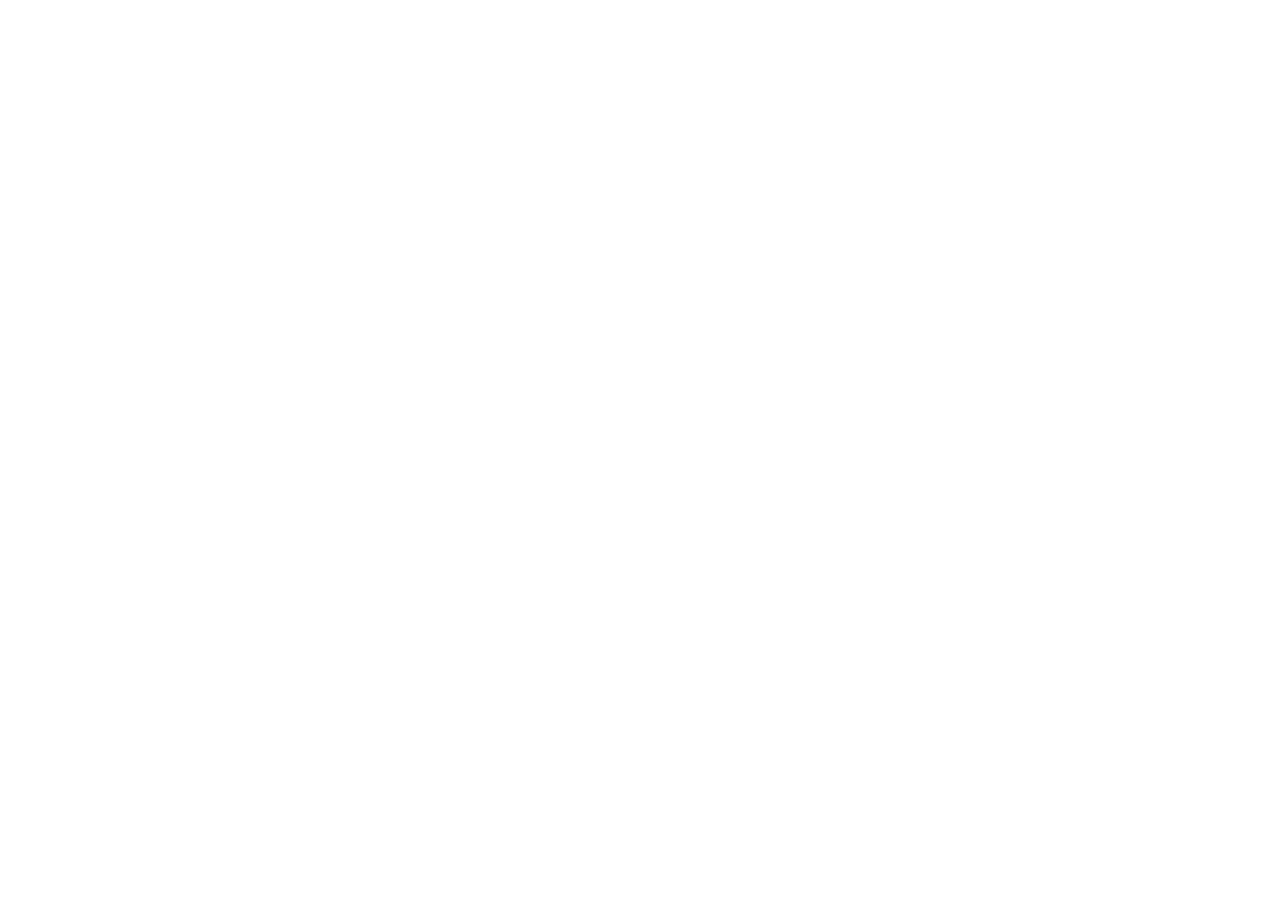
==== category.html @ 155b3318 "Create Category Pages" ====
<!DOCTYPE html>
<html lang="en">
<head>
    <meta charset="UTF-8">
    <meta name="viewport" content="width=device-width, initial-scale=1.0">
    <title>Category</title>
    <link rel="stylesheet" href="category.css">
</head>
<body>
    
</body>
</html>
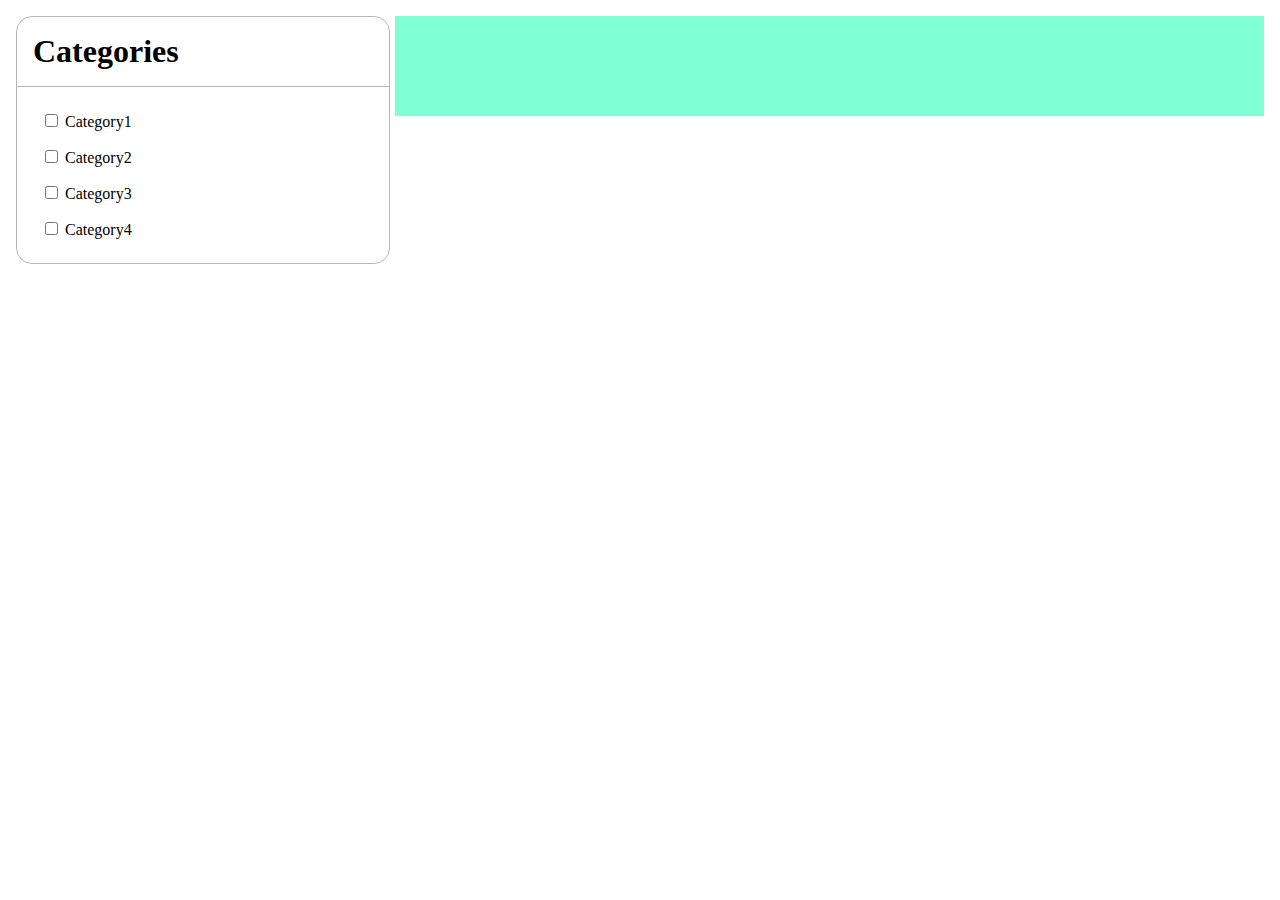
==== commit b3b3199e: "start Html" ====
--- a/category.html
+++ b/category.html
@@ -7,6 +7,47 @@
     <link rel="stylesheet" href="category.css">
 </head>
 <body>
+
+    <aside class="category_section">
+
+        <h1>Categories</h1>
+
+        <section>
+
+            <div class="checkbox_containers">
+                <input type="checkbox" value="Category1" id="box_category1" name="categories" class="categoryBox">
+                <label for="box_category1">Category1</label>
+            </div>
+
+            <div class="checkbox_containers">
+                <input type="checkbox" value="Category2" id="box_category2" name="categories" class="categoryBox">
+                <label for="box_category2">Category2</label>
+            </div>
+
+            <div class="checkbox_containers">
+                <input type="checkbox" value="Category3" id="box_category3" name="categories" class="categoryBox">
+                <label for="box_category3">Category3</label>
+            </div class="checkbox_containers">
+
+            <div class="checkbox_containers">
+                <input type="checkbox" value="Ctegory4" id="box_category4" name="categories" class="categoryBox">
+                <label for="box_category4">Category4</label>
+            </div>
+
+        </section>
+
+
+
+    </aside>
+
+    <section class="books_section">
+
+
+
+
+
+    </section>
+
     
 </body>
 </html>--- a/category.css
+++ b/category.css
@@ -0,0 +1,44 @@
+body{
+
+    display: flex;
+    margin: 0;
+    padding: 16px;
+    gap: 5px;
+    box-sizing: border-box;
+
+}
+
+.category_section{
+    width: 30%;
+    border: 1px solid #B6B6B6;
+    border-radius: 16px;
+}
+
+.books_section{
+
+    width: 70%;
+    height: 100px;
+    background-color: aquamarine;
+
+}
+
+.category_section h1{
+
+    text-align: left;
+    margin:16px;
+
+}
+
+.category_section section{
+
+    border-top: 1px solid #B6B6B6;
+    padding: 16px;
+
+}
+
+.checkbox_containers{
+
+    padding: 8px;
+
+}
+
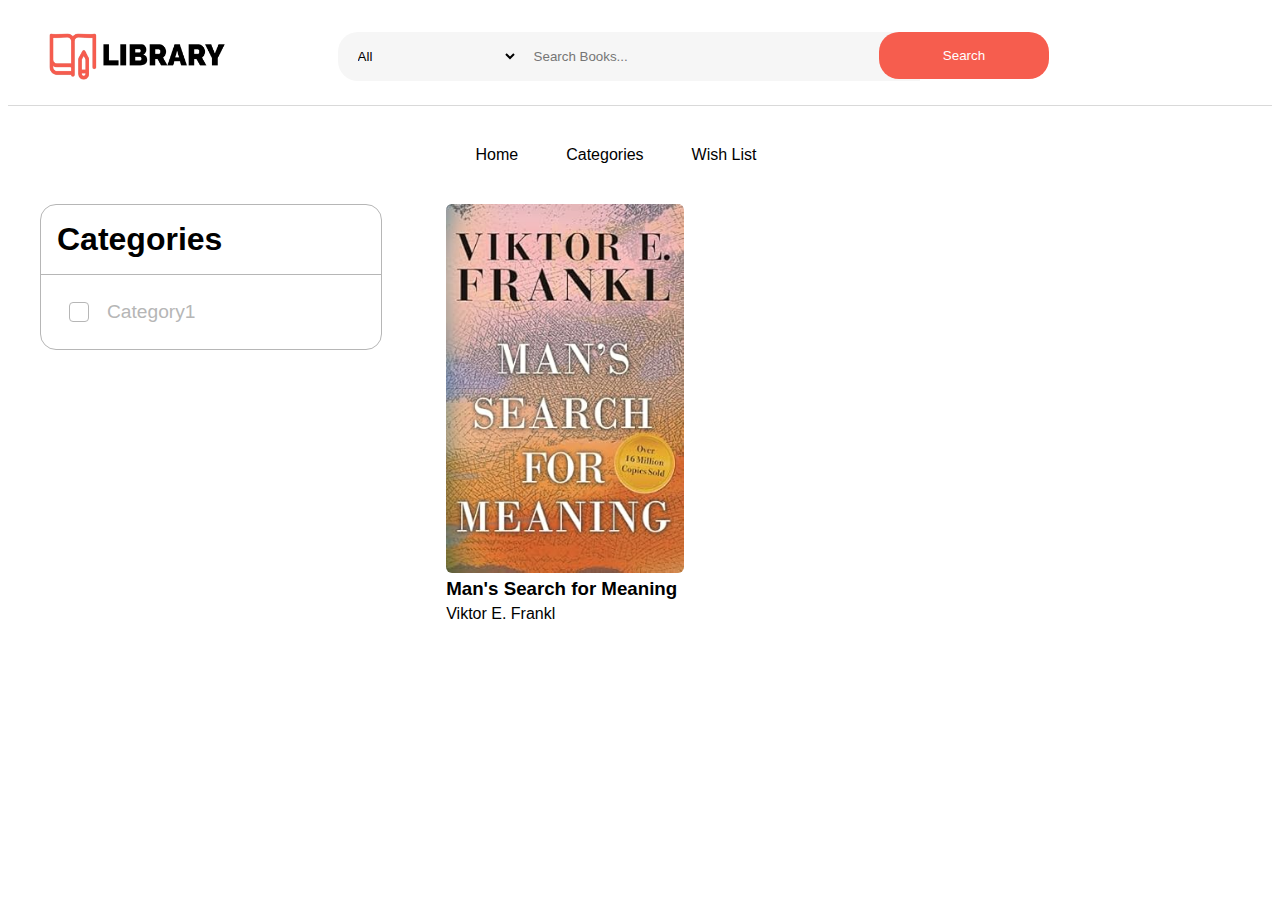
==== commit 661d57b1: "Edit HTML & CSS" ====
--- a/category.html
+++ b/category.html
@@ -8,6 +8,31 @@
 </head>
 <body>
 
+    <header>
+        <div class="navBar">
+            <img src="images/logo.png" alt="Library Logo">
+            <div class="search">
+                <select>
+                    <option value="all">All</option>
+                    <option value="all">All</option>
+                    <option value="all">All</option>
+                    <option value="all">All</option>
+                </select>
+                <input type="text" placeholder="Search Books...">
+                <button>Search</button>
+            </div>
+        </div>
+        <nav>
+            <ul>
+                <li><a href="#">Home</a></li>
+                <li><a href="#">Categories</a></li>
+                <li><a href="#">Wish List</a></li>
+            </ul>
+        </nav>
+    </header>
+
+<main class="categoryMain">
+
     <aside class="category_section">
 
         <h1>Categories</h1>
@@ -16,38 +41,24 @@
 
             <div class="checkbox_containers">
                 <input type="checkbox" value="Category1" id="box_category1" name="categories" class="categoryBox">
-                <label for="box_category1">Category1</label>
-            </div>
-
-            <div class="checkbox_containers">
-                <input type="checkbox" value="Category2" id="box_category2" name="categories" class="categoryBox">
-                <label for="box_category2">Category2</label>
-            </div>
-
-            <div class="checkbox_containers">
-                <input type="checkbox" value="Category3" id="box_category3" name="categories" class="categoryBox">
-                <label for="box_category3">Category3</label>
-            </div class="checkbox_containers">
-
-            <div class="checkbox_containers">
-                <input type="checkbox" value="Ctegory4" id="box_category4" name="categories" class="categoryBox">
-                <label for="box_category4">Category4</label>
+                <label for="box_category">Category1</label>
             </div>
 
         </section>
-
-
-
     </aside>
 
     <section class="books_section">
 
 
+        <div class="category_books">
 
-
+            <img src="images/book.jpg" alt="test book" class="book_cover">
+            <h3>Man's Search for Meaning</h3>
+            <p>Viktor E. Frankl</p>
+        </div>
 
     </section>
 
-    
+</main>
 </body>
 </html>--- a/category.css
+++ b/category.css
@@ -1,9 +1,97 @@
+/*-------- Header -----------*/
+
+:root {
+    --primary: #F65D4E;
+    --secondary: #8b5cf6;
+    --background: #F6F6F6;
+    --surface: #DCE8E6;
+    --text-primary: #000000;
+    --text-secondary: #949494;
+    --border: #D9D9D9;
+    /* --success: #10b981;
+    --error: #ef4444;
+    --alert: #a64343;
+
+    --hover: #4f46e5;
+    --gradient-start: #6366f1;
+    --gradient-end: #8b5cf6; */
+}
+@import url('https://fonts.googleapis.com/css2?family=Raleway:ital,wght@0,100..900;1,100..900&family=Red+Hat+Text:ital,wght@0,300..700;1,300..700&display=swap');
+
 body{
+    font-family: "Raleway", sans-serif;
+    background-color: white;
+}
+
+header{
+    display: flex;
+    flex-direction: column;
+
+}
+.navBar{
+    display: flex;
+    padding: 1.5rem 2.5rem;
+    border-bottom: 1px solid var(--border);
+}
+ img{
+    width: 15%;
+}
+.search{
+    display: flex;
+    margin-left: 7rem;
+    position: relative;
+}
+.search input, .search select{
+    background-color: var(--background);
+    padding: 1rem;
+    border: none;
+}
+.search input{
+    width: 370px;
+}
+.search select{
+    width: 180px;
+    border-radius: 20px 0 0 20px;
+}
+.search button{
+    background-color: var(--primary);
+    color: white;
+    border: none;
+    border-radius:20px;
+    padding: 1rem 4rem;
+    position: absolute;
+    left: 93%;
+}
+nav ul{
+    display: flex;
+    justify-content: center;
+    padding: 1.5rem 2.5rem;
+}
+
+nav ul li{
+    list-style: none;
+    margin-right: 3rem;
+}
+nav ul li a{
+    text-decoration:none ;
+    color: var(--text-primary);
+}
+nav ul li a:hover{
+    color: var(--primary);
+}
+
+
+/*-------- End Header -----------*/
+
+
+/*-------- Start Categories -----------*/
+.categoryMain{
 
     display: flex;
+    align-items: flex-start;
     margin: 0;
-    padding: 16px;
-    gap: 5px;
+    padding: 0 32px;
+    gap: 64px;
     box-sizing: border-box;
 
 }
@@ -13,15 +101,6 @@
     border: 1px solid #B6B6B6;
     border-radius: 16px;
 }
-
-.books_section{
-
-    width: 70%;
-    height: 100px;
-    background-color: aquamarine;
-
-}
-
 .category_section h1{
 
     text-align: left;
@@ -39,6 +118,81 @@
 .checkbox_containers{
 
     padding: 8px;
+    display: flex;
+    align-items: center;
+    gap: 15px;
 
 }
 
+.checkbox_containers label{
+
+    color: #B6B6B6;
+    font-size: 1.2rem;
+
+}
+
+
+.checkbox_containers input[type="checkbox"] {
+    appearance: none;
+    display: flex;
+    justify-content: center;
+    align-items: center;
+    width: 20px;
+    height: 20px;
+    border: 1px solid #b6b6b6;
+    border-radius: 4px;
+    cursor: pointer;
+  }
+
+.checkbox_containers input[type="checkbox"]:checked {
+    background-color: #F65D4E;
+    border-color: #F65D4E;
+    position: relative;
+}  
+
+.checkbox_containers input[type="checkbox"]:checked::after {
+    content: '✓';
+    font-size: 14px;
+    color: white;
+  }
+
+.books_section{
+
+    width: 70%;
+    display: flex;
+    justify-content: left;
+    gap: 3%;
+    flex-wrap: wrap;
+
+}
+
+  .category_books{
+
+    width: 30%;
+    margin-bottom: 16px;
+    border-radius: 6px;
+    display: flex;
+    flex-direction: column;
+    gap: 5px;
+
+  }
+
+.category_books img{
+
+    width: 100%;
+    border-radius: 6px ;
+
+}
+
+.category_books h3{
+    width: 100%;
+    margin: 0;
+}
+
+.category_books p{
+    width: 100%;
+    margin: 0;
+}
+
+
+/*-------- End Categories -----------*/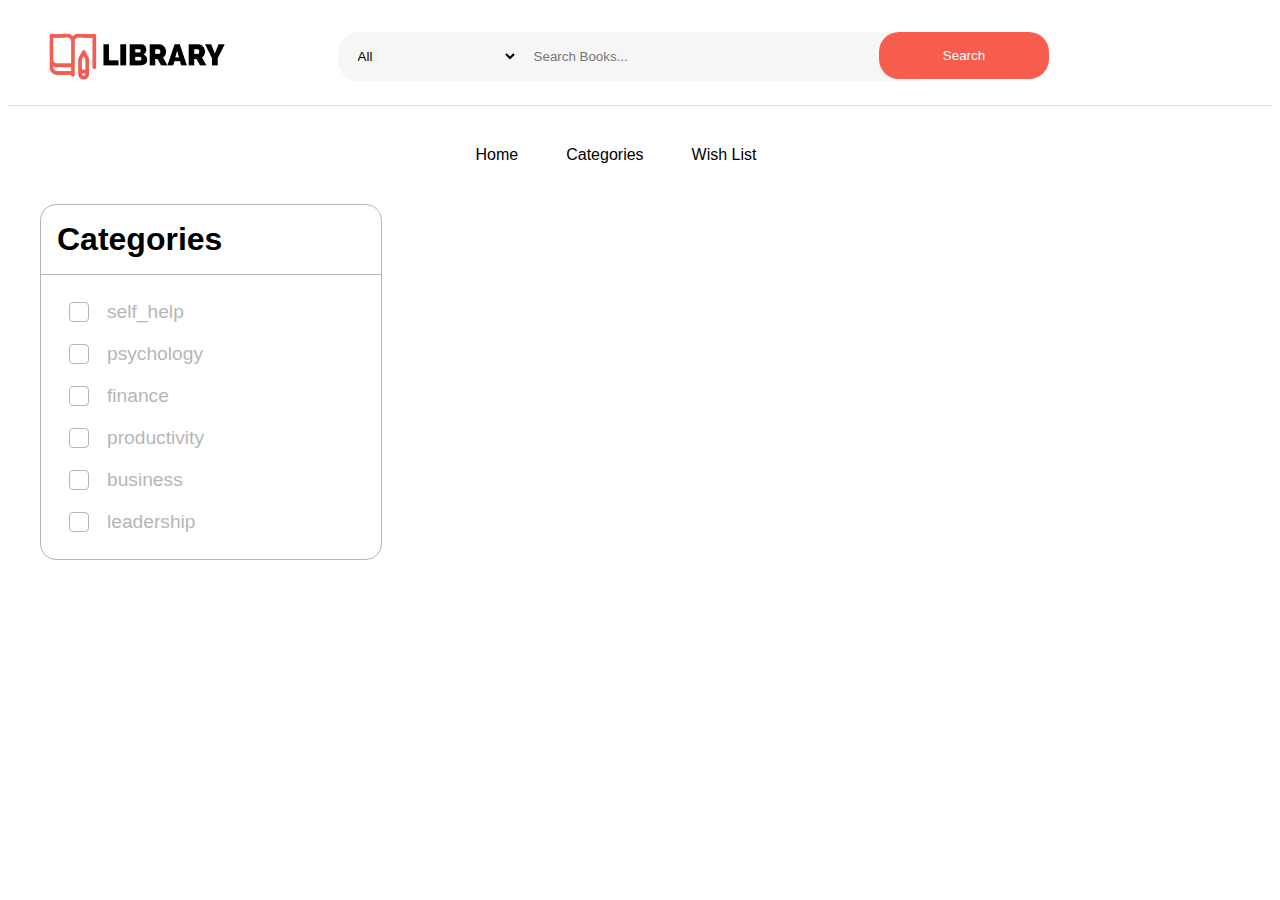
==== commit b7f7ca31: "Category page complited" ====
--- a/category.html
+++ b/category.html
@@ -37,28 +37,22 @@
 
         <h1>Categories</h1>
 
-        <section>
+        <section id="category_section">
 
-            <div class="checkbox_containers">
-                <input type="checkbox" value="Category1" id="box_category1" name="categories" class="categoryBox">
-                <label for="box_category">Category1</label>
-            </div>
+            
 
         </section>
     </aside>
 
-    <section class="books_section">
+    <section class="books_section" id="books_section">
 
-
-        <div class="category_books">
-
-            <img src="images/book.jpg" alt="test book" class="book_cover">
-            <h3>Man's Search for Meaning</h3>
-            <p>Viktor E. Frankl</p>
-        </div>
 
     </section>
 
 </main>
+
+
+
+    <script src="script.js"></script>
 </body>
 </html>--- a/category.css
+++ b/category.css
@@ -128,6 +128,7 @@
 
     color: #B6B6B6;
     font-size: 1.2rem;
+    cursor: pointer;
 
 }
 
@@ -167,8 +168,10 @@
 }
 
   .category_books{
-
+    position: relative;
     width: 30%;
+    height: 500px;
+    overflow: hidden;
     margin-bottom: 16px;
     border-radius: 6px;
     display: flex;
@@ -177,7 +180,12 @@
 
   }
 
-.category_books img{
+  .book_cover{
+    width: 100%;
+    height: 400px;
+  }
+
+.book_cover{
 
     width: 100%;
     border-radius: 6px ;
@@ -194,5 +202,103 @@
     margin: 0;
 }
 
-
-/*-------- End Categories -----------*/+.add_to_wl_icon{
+    width: 50px;
+    height: 50px;
+    margin: 16px;
+    padding: 0;
+    position: absolute;
+    top: 0;
+    right: 0;
+}
+
+.content {
+    position: absolute;
+    top: 0;
+    left: 0;
+    width: 100%;
+    height: 400px;
+    display: flex;
+    flex-direction: column;
+    justify-content: center;
+    align-items: center;
+    background-color: rgba(0, 0, 0, 0.6);
+    opacity: 0;
+    transition: 0.6s;
+    z-index: 2;
+}
+
+.category_books:hover .content {
+    opacity: 1;
+}
+
+
+/*-------- End Categories -----------*/
+
+/*-------- Start WishList -----------*/
+
+.wishlistMain{
+
+    padding: 0 32px;
+
+} 
+
+.wishlistMain h1{
+
+    width: 100%;
+    margin-top: 0;
+    text-align: center;
+
+
+}
+
+.wishlistContent{
+
+    display: flex;
+    flex-wrap: wrap;
+    justify-content: center;
+    box-sizing: border-box;
+    width: 100%;
+    padding: 15px 32px 0;
+
+}
+
+.wish_bookContainer{
+    width: 45%;
+    height: 210px;
+    display: flex;
+    align-items: center;
+    margin-bottom: 15px;
+    margin-right: 15px;
+    background-color: #F3F3F3;
+    border-radius: 6px;
+}
+
+.wish_bookContainer img{
+    width: 135.52px;
+    border-top-left-radius: 6px;
+    border-bottom-left-radius: 6px;
+}
+
+.wish_bookContainer div{
+    width: 90%;
+    height: 90%;
+    margin: 8px;
+    padding: 8px;
+    box-sizing: border-box;
+    display: flex;
+    justify-content: center;
+    flex-direction: column;
+}
+
+.wish_bookContainer div *{
+    margin: 6px 0;
+    color: #5E5E5E;
+}
+
+.wish_bookContainer div h3{
+    color: #000000;
+}
+
+
+/*-------- End WishList -----------*/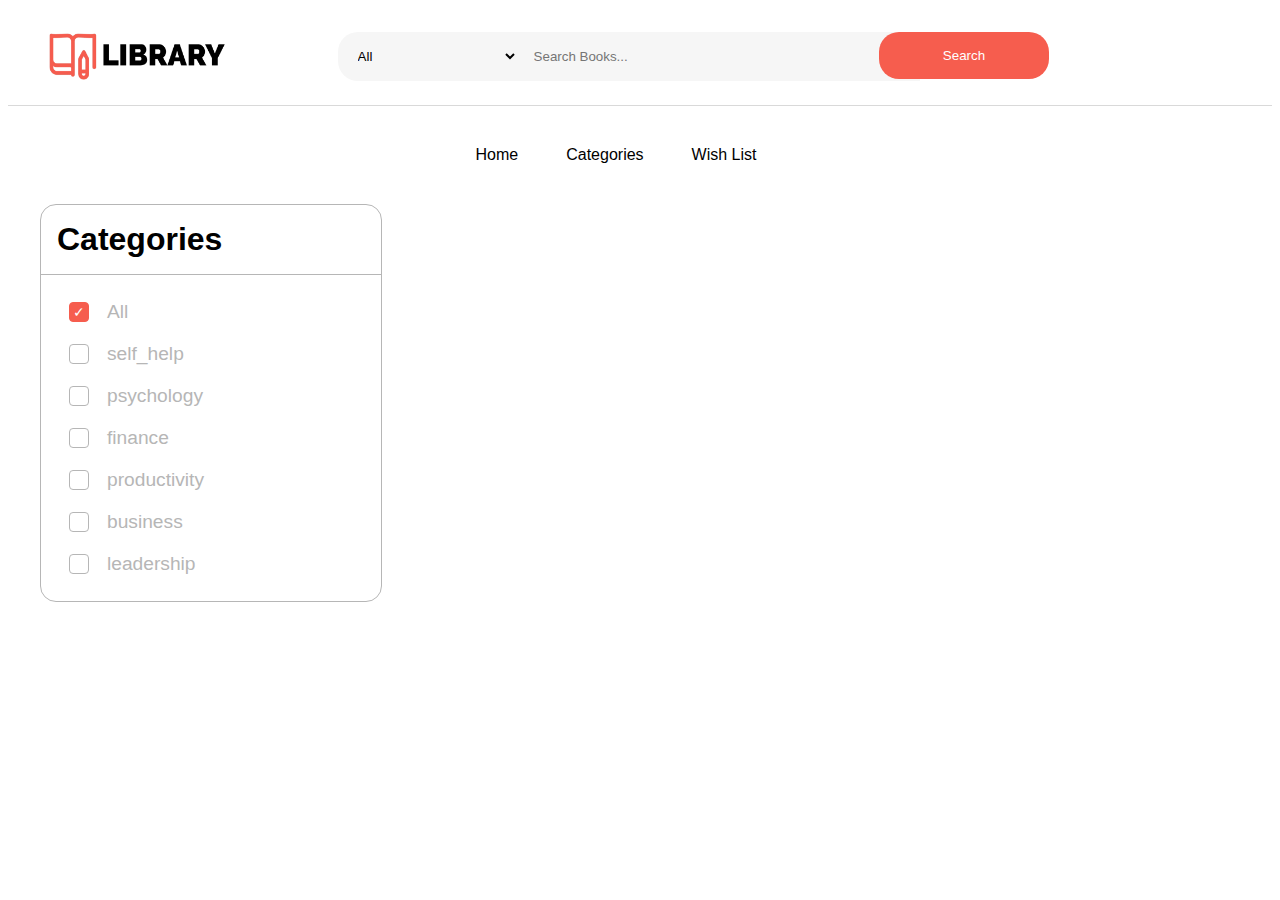
==== commit 57d99e07: "semi Done" ====
--- a/category.html
+++ b/category.html
@@ -25,8 +25,8 @@
         <nav>
             <ul>
                 <li><a href="#">Home</a></li>
-                <li><a href="#">Categories</a></li>
-                <li><a href="#">Wish List</a></li>
+                <li><a href="category.html">Categories</a></li>
+                <li><a href="wishlist.html">Wish List</a></li>
             </ul>
         </nav>
     </header>
@@ -39,7 +39,10 @@
 
         <section id="category_section">
 
-            
+            <div class="checkbox_containers">
+                <input type="checkbox" value="All" id="box_all" name="categories" class="categoryBox" checked>
+                <label for="box_all">All</label>
+            </div>
 
         </section>
     </aside>
--- a/category.css
+++ b/category.css
@@ -268,19 +268,22 @@
     height: 210px;
     display: flex;
     align-items: center;
+    position: relative;
     margin-bottom: 15px;
     margin-right: 15px;
     background-color: #F3F3F3;
     border-radius: 6px;
 }
 
-.wish_bookContainer img{
+.wl_book_cover{
     width: 135.52px;
+    height: 100%;
     border-top-left-radius: 6px;
     border-bottom-left-radius: 6px;
-}
-
-.wish_bookContainer div{
+    object-fit: cover;
+}
+
+.book_content_details{
     width: 90%;
     height: 90%;
     margin: 8px;
@@ -299,6 +302,28 @@
 .wish_bookContainer div h3{
     color: #000000;
 }
+.hoverContent{
+    width: 100%;
+    height: 100%;
+    position: absolute;
+    border-radius: 6px;
+    box-sizing: border-box;
+    opacity: 0;
+    z-index: 2;
+    transition: 0.6s;
+    background-color: rgba(0, 0, 0, 0.6);
+}
+.wishlist_remove{
+    width: 50px;
+    height: 50px;
+    position: absolute;
+    top: 16px;
+    right: 16px;
+}
+
+.wish_bookContainer:hover .hoverContent{
+    opacity: 1;
+}
 
 
 /*-------- End WishList -----------*/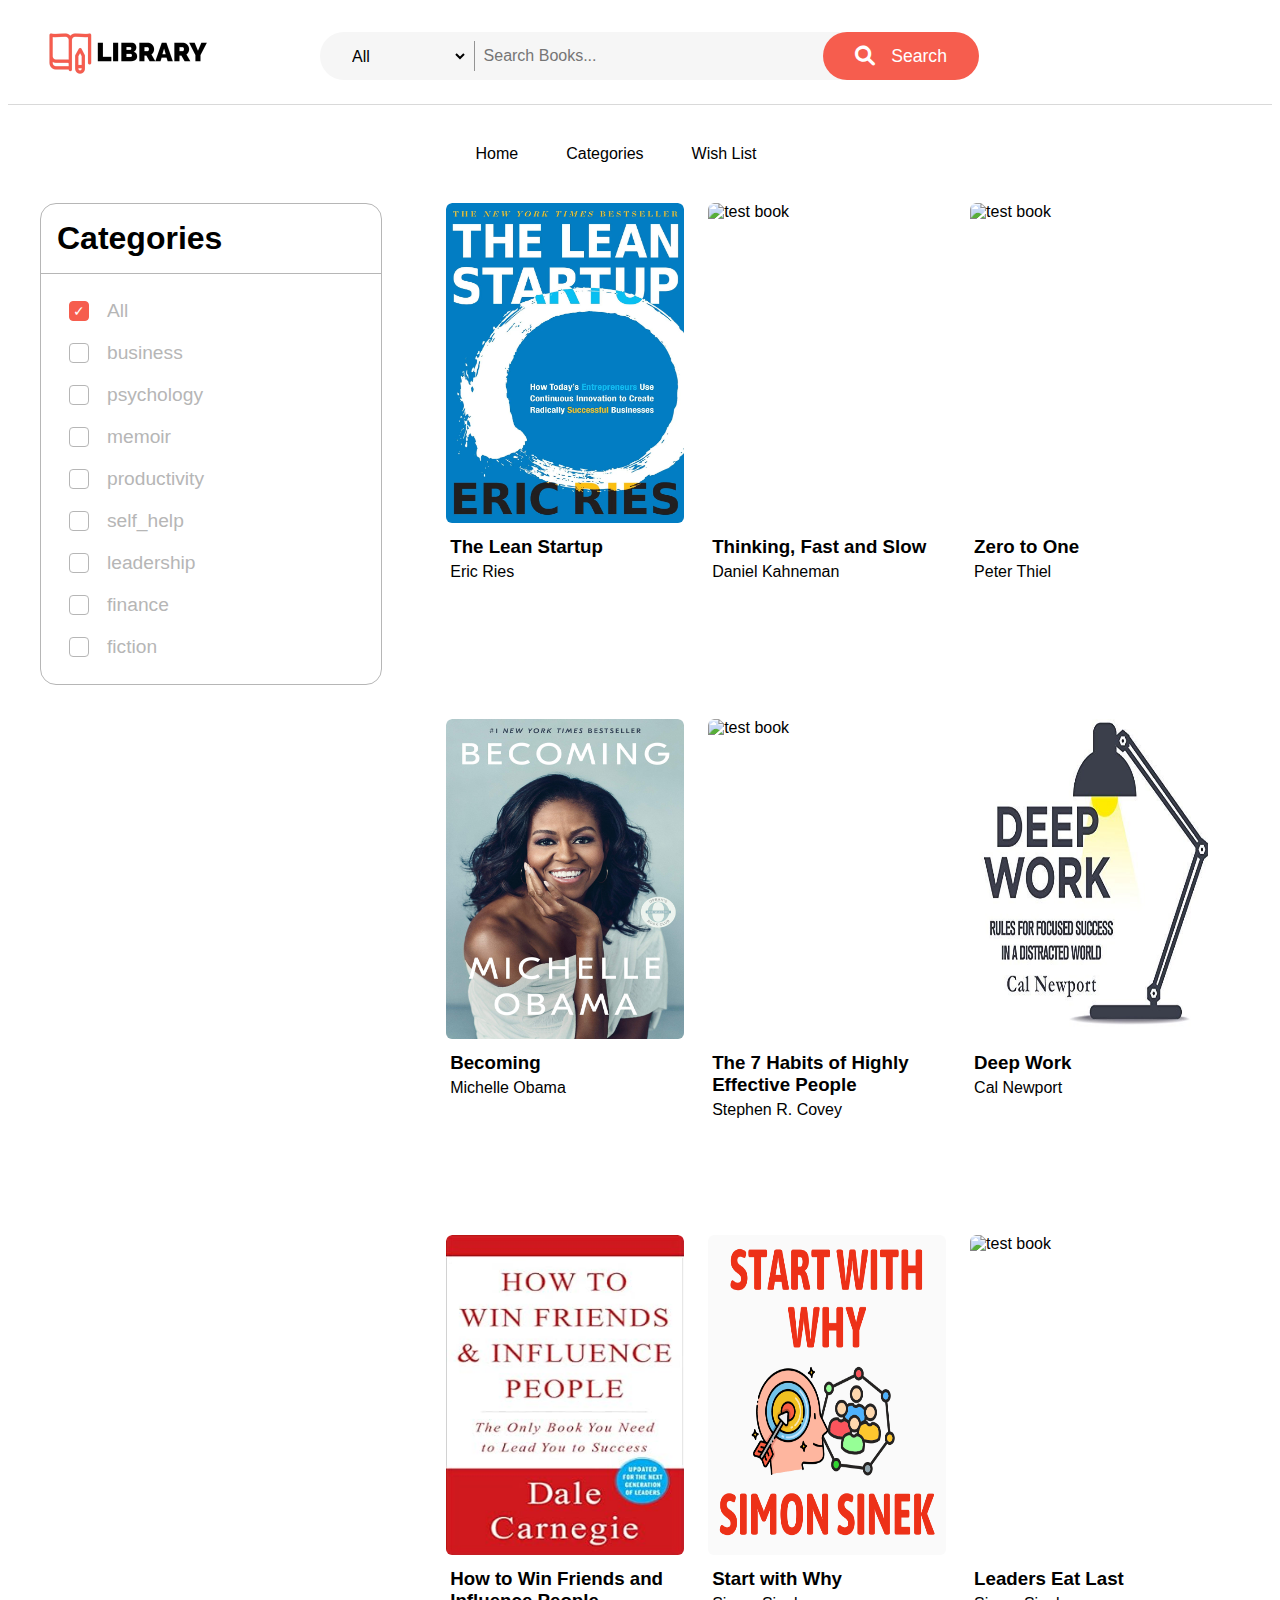
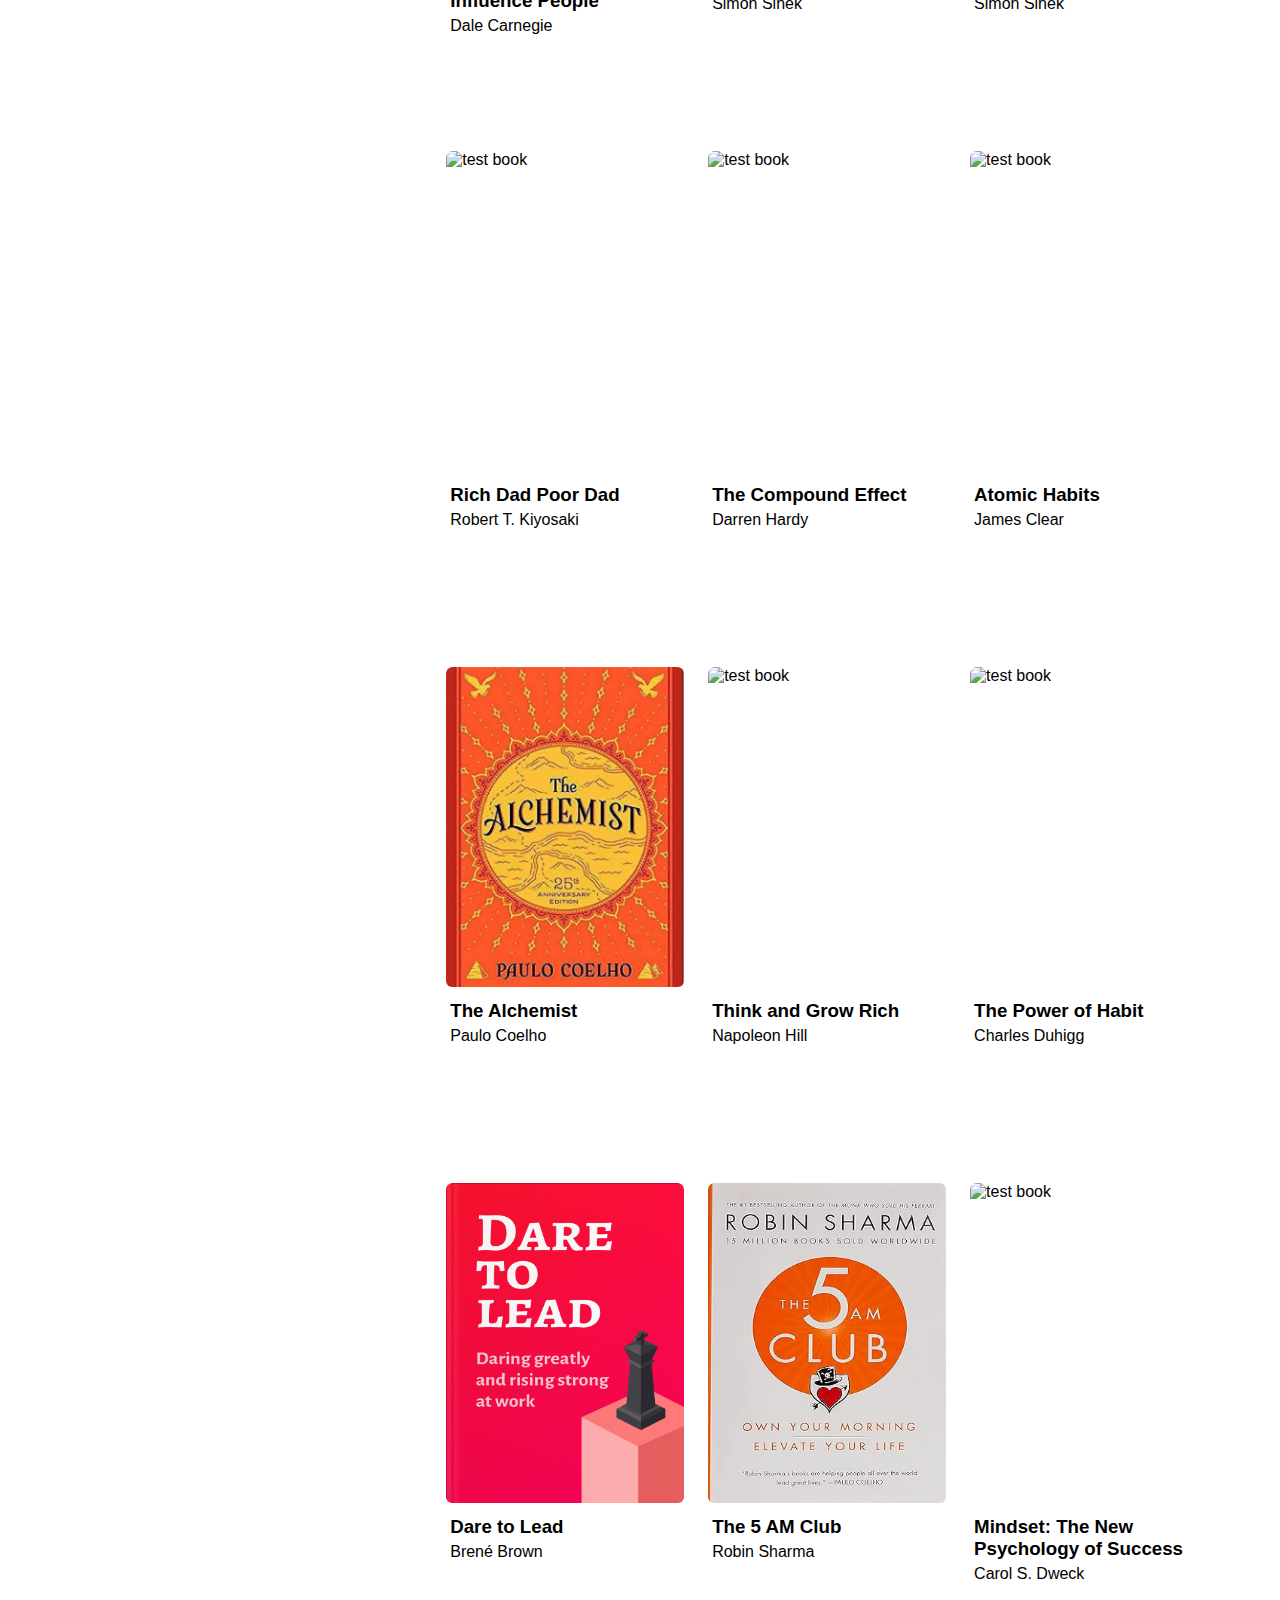
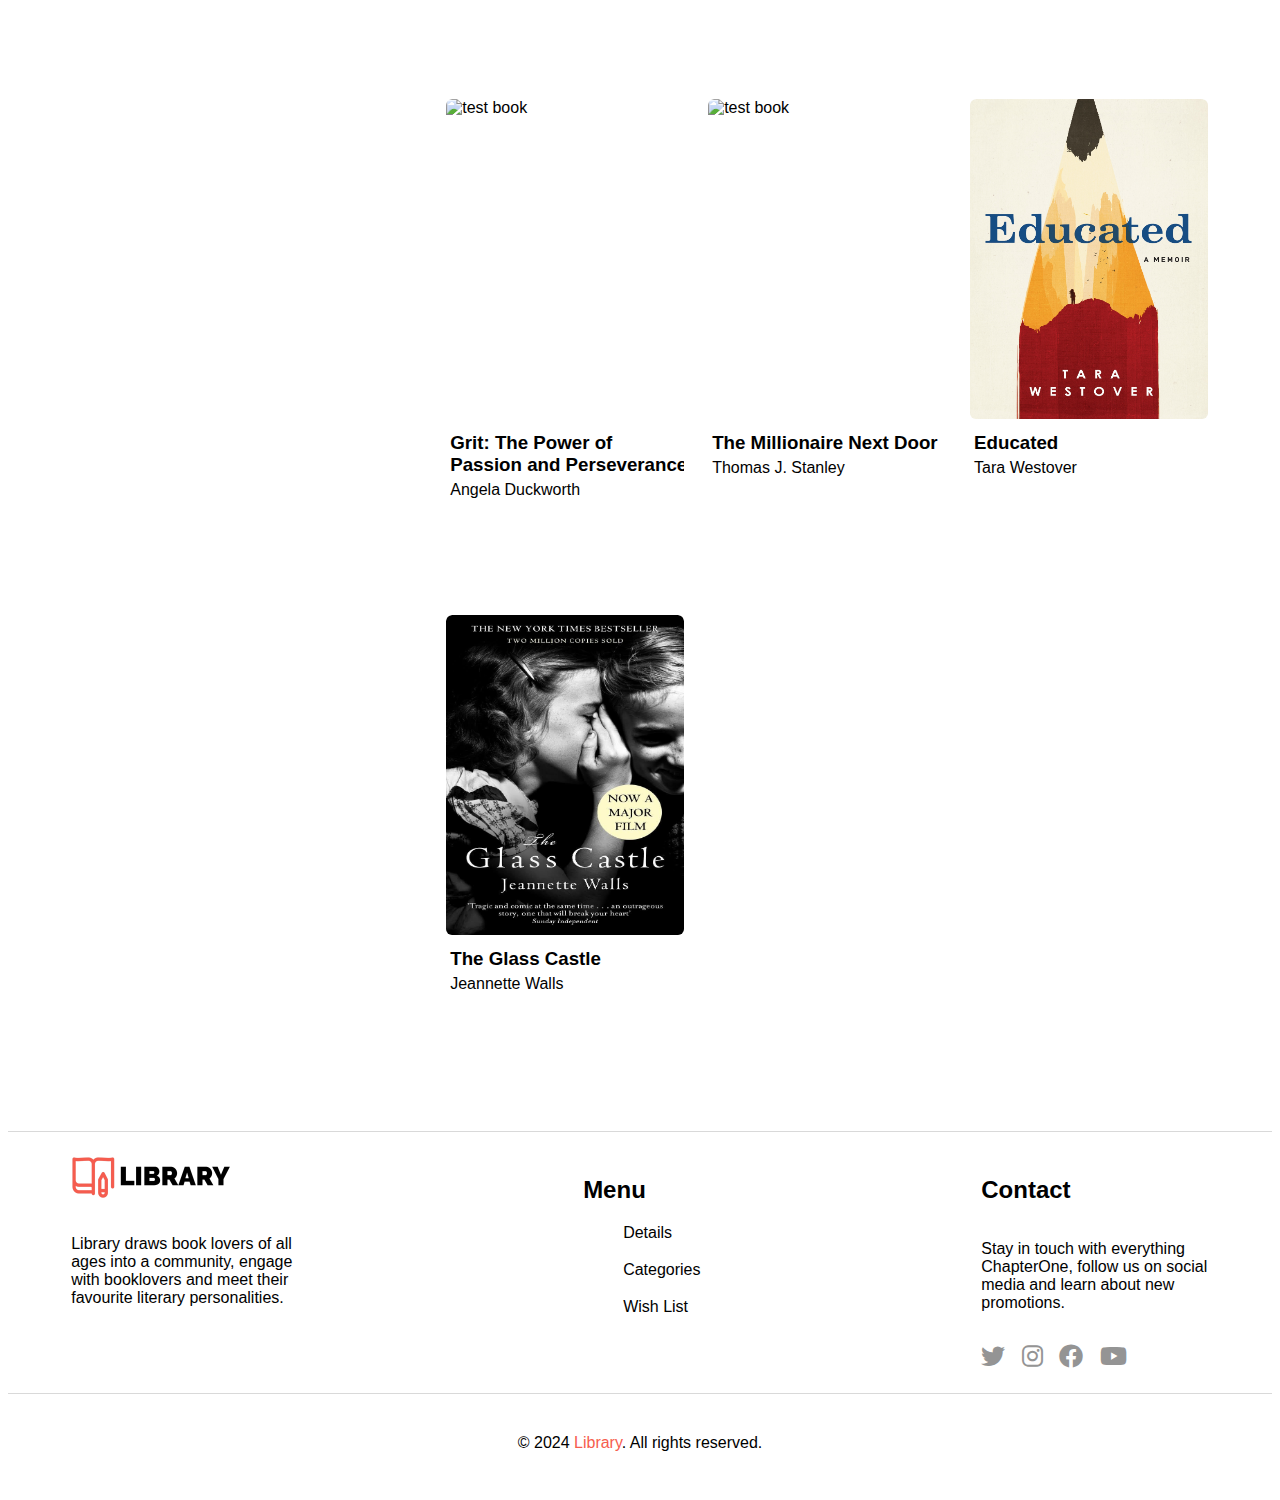
==== commit 55c1b7ed: "Final Version" ====
--- a/category.html
+++ b/category.html
@@ -1,61 +1,100 @@
 <!DOCTYPE html>
 <html lang="en">
+
 <head>
     <meta charset="UTF-8">
     <meta name="viewport" content="width=device-width, initial-scale=1.0">
     <title>Category</title>
+    <link rel="stylesheet" href="https://cdnjs.cloudflare.com/ajax/libs/font-awesome/6.0.0/css/all.min.css">
     <link rel="stylesheet" href="category.css">
 </head>
+
 <body>
 
+    <!-- Header Section -->
     <header>
         <div class="navBar">
-            <img src="images/logo.png" alt="Library Logo">
+            <a href="index.html"><img src="images/logo.png" alt="Library Logo" class="logo"></a>
             <div class="search">
-                <select>
+                <select id="searchBy">
                     <option value="all">All</option>
-                    <option value="all">All</option>
-                    <option value="all">All</option>
-                    <option value="all">All</option>
+                    <option value="title">Title</option>
+                    <option value="author">Author</option>
+                    <option value="categorie">Categorie</option>
                 </select>
-                <input type="text" placeholder="Search Books...">
-                <button>Search</button>
+                <input type="text" id="searchInput" placeholder="Search Books...">
+                <button onclick="searchBookTest()" id="searchButton"><i
+                        class="fa-solid fa-magnifying-glass"></i>Search</button>
             </div>
         </div>
         <nav>
             <ul>
-                <li><a href="#">Home</a></li>
+                <li><a href="index.html">Home</a></li>
                 <li><a href="category.html">Categories</a></li>
                 <li><a href="wishlist.html">Wish List</a></li>
             </ul>
         </nav>
     </header>
 
-<main class="categoryMain">
+    <main class="categoryMain">
 
-    <aside class="category_section">
+        <aside class="category_section">
 
-        <h1>Categories</h1>
+            <h1>Categories</h1>
 
-        <section id="category_section">
+            <section id="category_section">
 
-            <div class="checkbox_containers">
-                <input type="checkbox" value="All" id="box_all" name="categories" class="categoryBox" checked>
-                <label for="box_all">All</label>
-            </div>
+                <div class="checkbox_containers">
+                    <input type="checkbox" value="All" id="box_all" name="categories" class="categoryBox" checked>
+                    <label for="box_all">All</label>
+                </div>
+
+            </section>
+        </aside>
+
+        <section class="books_section" id="books_section">
+
 
         </section>
-    </aside>
 
-    <section class="books_section" id="books_section">
+    </main>
 
-
-    </section>
-
-</main>
+    <!-- Footer Section -->
+    <footer>
+        <div class="footerBarOne">
+            <div class="footerLogo">
+                <img src="images/logo.png" alt="Library Logo" class="logo">
+                <p>Library draws book lovers of all ages into a community, engage with booklovers and meet their
+                    favourite literary personalities.</p>
+            </div>
+            <div class="footerMenu">
+                <h2>Menu</h2>
+                <ul>
+                    <li><a href="details.html">Details</a></li>
+                    <li><a href="category.html">Categories</a></li>
+                    <li><a href="wishlist.html">Wish List</a></li>
+                </ul>
+            </div>
+            <div class="footerContact">
+                <h2>Contact</h2>
+                <p>Stay in touch with everything ChapterOne, follow us on social media and learn about new promotions.
+                </p>
+                <div class="social-icons">
+                    <a href="#"><i class="fa-brands fa-twitter"></i></a>
+                    <a href="#"><i class="fa-brands fa-instagram"></i></a>
+                    <a href="#"><i class="fa-brands fa-facebook"></i></a>
+                    <a href=""><i class="fa-brands fa-youtube"></i></a>
+                </div>
+            </div>
+        </div>
+        <div class="footerBarTwo">
+            <p>&copy; 2024 <span style="color:#F65D4E;">Library</span>. All rights reserved.</p>
+        </div>
+    </footer>
 
 
 
-    <script src="script.js"></script>
+    <script src="category.js"></script>
 </body>
+
 </html>--- a/category.css
+++ b/category.css
@@ -23,44 +23,72 @@
     background-color: white;
 }
 
+/* Header styel */
 header{
     display: flex;
     flex-direction: column;
-
+    
 }
 .navBar{
     display: flex;
     padding: 1.5rem 2.5rem;
     border-bottom: 1px solid var(--border);
 }
- img{
-    width: 15%;
+.logo{
+    width: 10rem;
 }
 .search{
     display: flex;
     margin-left: 7rem;
     position: relative;
+    width: 50%;
+    height: 3rem;
 }
 .search input, .search select{
     background-color: var(--background);
-    padding: 1rem;
     border: none;
+    height: 100%;
+    font-size: 1rem;
 }
 .search input{
-    width: 370px;
+    width: 70%;
+    padding: 0 1rem;
 }
 .search select{
-    width: 180px;
-    border-radius: 20px 0 0 20px;
+    width: 25%;
+    padding: 0 1.75rem;
+    border-radius: 25px 0 0 25px;
+}
+.search input:focus, .search select:focus{
+    outline: none;
+}
+
+.search::before{
+    content:'';
+    position: absolute;
+    background-color: var(--text-secondary);
+    width: 1px;
+    height: 30px;
+    left: 26%;
+    top: 50%;
+    transform: translateY(-50%);
 }
 .search button{
+    height: 100%;
+    display: flex;
+    align-items: center;
     background-color: var(--primary);
     color: white;
     border: none;
-    border-radius:20px;
-    padding: 1rem 4rem;
-    position: absolute;
-    left: 93%;
+    border-radius:25px;
+    padding: 0 2rem;
+    position: absolute;
+    left: 85%;
+    font-size: 1.1rem;
+}
+.search i{
+    font-size: 1.25rem;
+    margin-right: 1rem;
 }
 nav ul{
     display: flex;
@@ -79,6 +107,8 @@
 nav ul li a:hover{
     color: var(--primary);
 }
+
+/* Header styel */
 
 
 /*-------- End Header -----------*/
@@ -182,24 +212,19 @@
 
   .book_cover{
     width: 100%;
-    height: 400px;
+    height: 320px;
+    border-radius: 6px 
   }
 
-.book_cover{
-
-    width: 100%;
-    border-radius: 6px ;
-
-}
 
 .category_books h3{
     width: 100%;
-    margin: 0;
+    margin: 8px 0 0 4px;
 }
 
 .category_books p{
     width: 100%;
-    margin: 0;
+    margin: 0 0 0 4px;
 }
 
 .add_to_wl_icon{
@@ -222,14 +247,21 @@
     flex-direction: column;
     justify-content: center;
     align-items: center;
-    background-color: rgba(0, 0, 0, 0.6);
+    background-color: rgba(0, 0, 0, 0.3);
     opacity: 0;
     transition: 0.6s;
     z-index: 2;
+    border-radius:6px ;
 }
 
 .category_books:hover .content {
     opacity: 1;
+}
+
+.category_books:hover {
+    
+    scale: 1.05;
+    transition: 0.6s;
 }
 
 
@@ -314,16 +346,75 @@
     background-color: rgba(0, 0, 0, 0.6);
 }
 .wishlist_remove{
-    width: 50px;
-    height: 50px;
+    width: 35px;
+    height: 35px;
     position: absolute;
     top: 16px;
     right: 16px;
 }
 
+.wishlist_read{
+    width: 35px;
+    height: 35px;
+    position: absolute;
+    top: 67px;
+    right: 16px;
+}
+
 .wish_bookContainer:hover .hoverContent{
     opacity: 1;
 }
 
-
-/*-------- End WishList -----------*/+.wish_bookContainer:hover{
+    scale: 1.02;
+    transition: 0.6s;
+}
+
+
+/*-------- End WishList -----------*/
+
+/* Footer styel */
+footer {
+    display: flex;
+    flex-direction: column;
+    border-top: 1px solid var(--border);
+    
+}
+.footerBarOne{
+    padding: 1.5rem 0;
+    width: 90%;
+    margin: auto;
+    display: flex;
+    justify-content: space-between;
+}
+.footerLogo, .footerMenu, .footerContact{
+    width: 20%;
+}
+.footerMenu{
+    width: 10%;
+}
+.footerBarTwo{
+    padding: 1.5rem;
+    text-align: center;
+    border-top: 1px solid var(--border);
+}
+.footerLogo p, .footerContact p{
+    padding: 1rem 0;
+}
+.footerMenu ul li{
+    list-style: none;
+    margin: 1.2rem 0;
+}
+.footerMenu ul li a{
+    text-decoration: none;
+    color: var(--text-primary);
+}
+.footerMenu ul li a:hover{
+    color: var(--primary);
+}
+.footerContact i{
+    font-size: 1.5rem;
+    margin-right: 0.75rem;
+    color: var(--text-secondary);
+}
+/* **************************************** */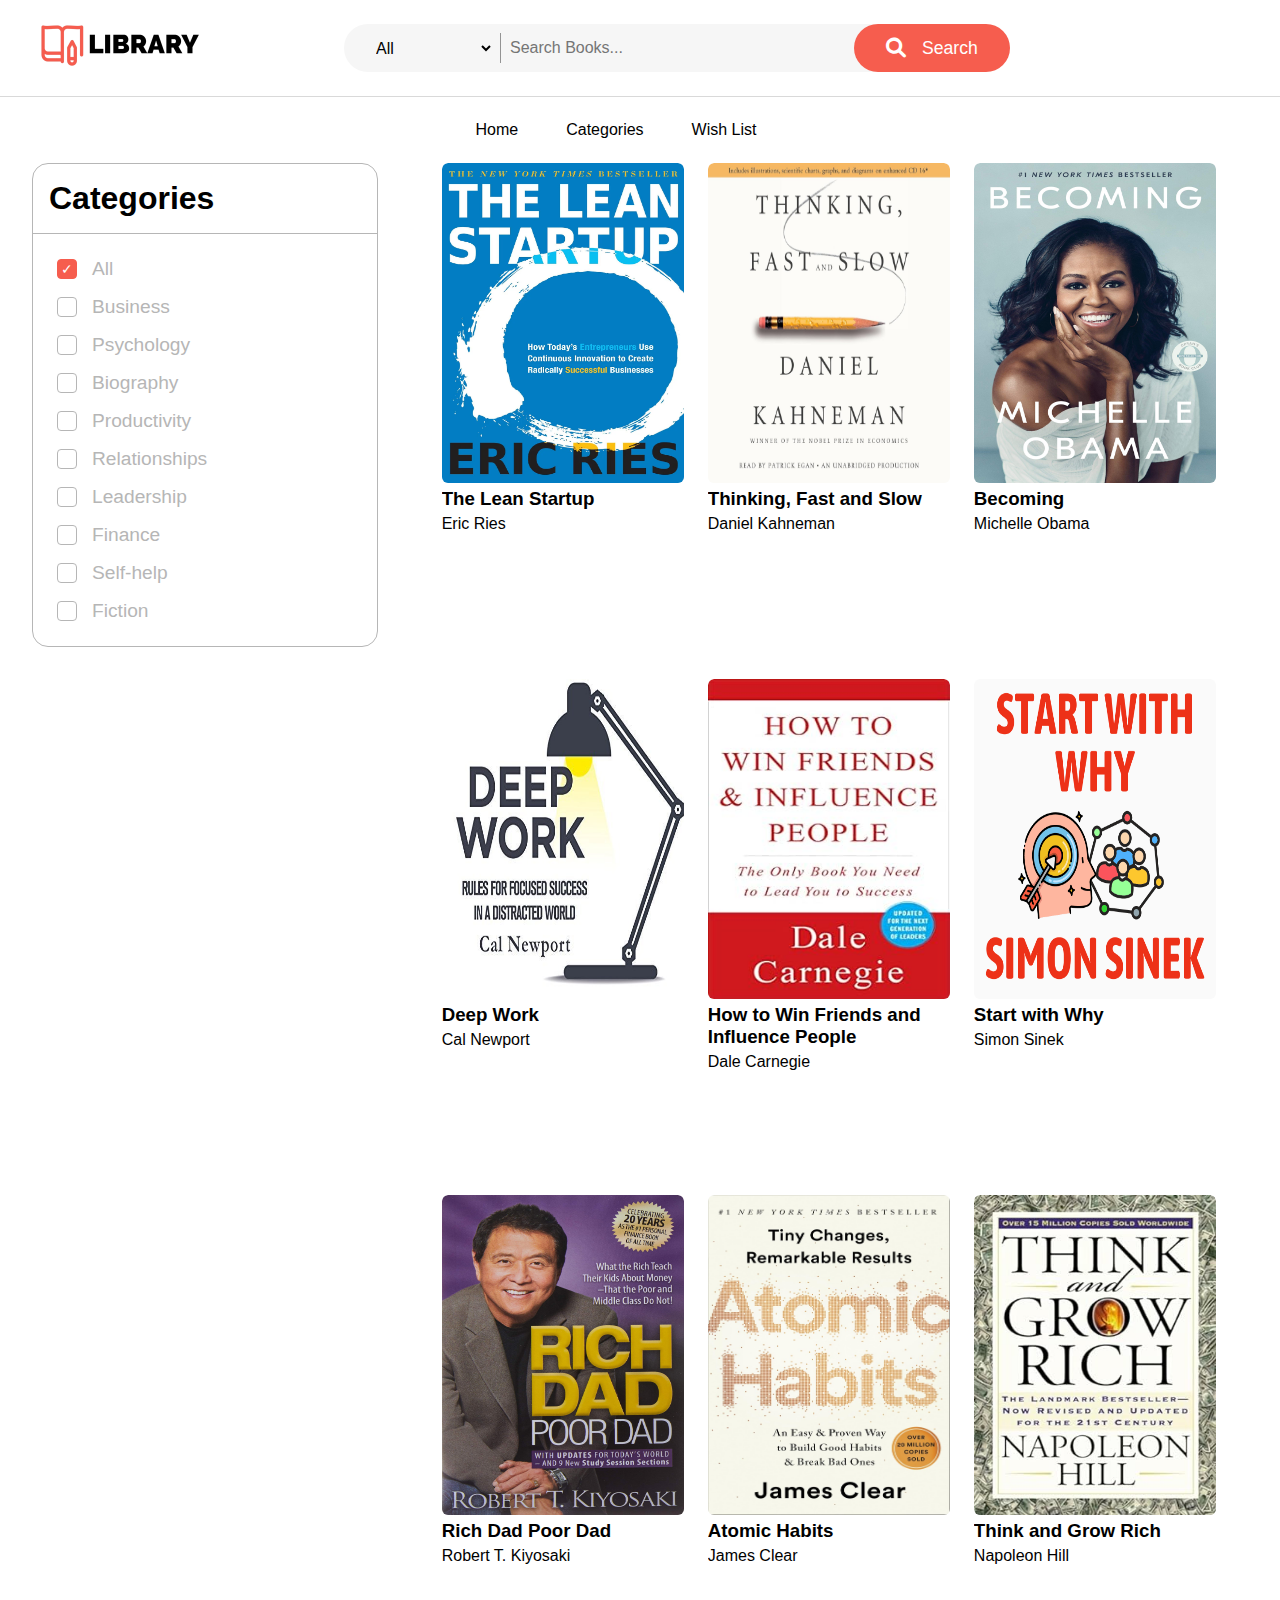
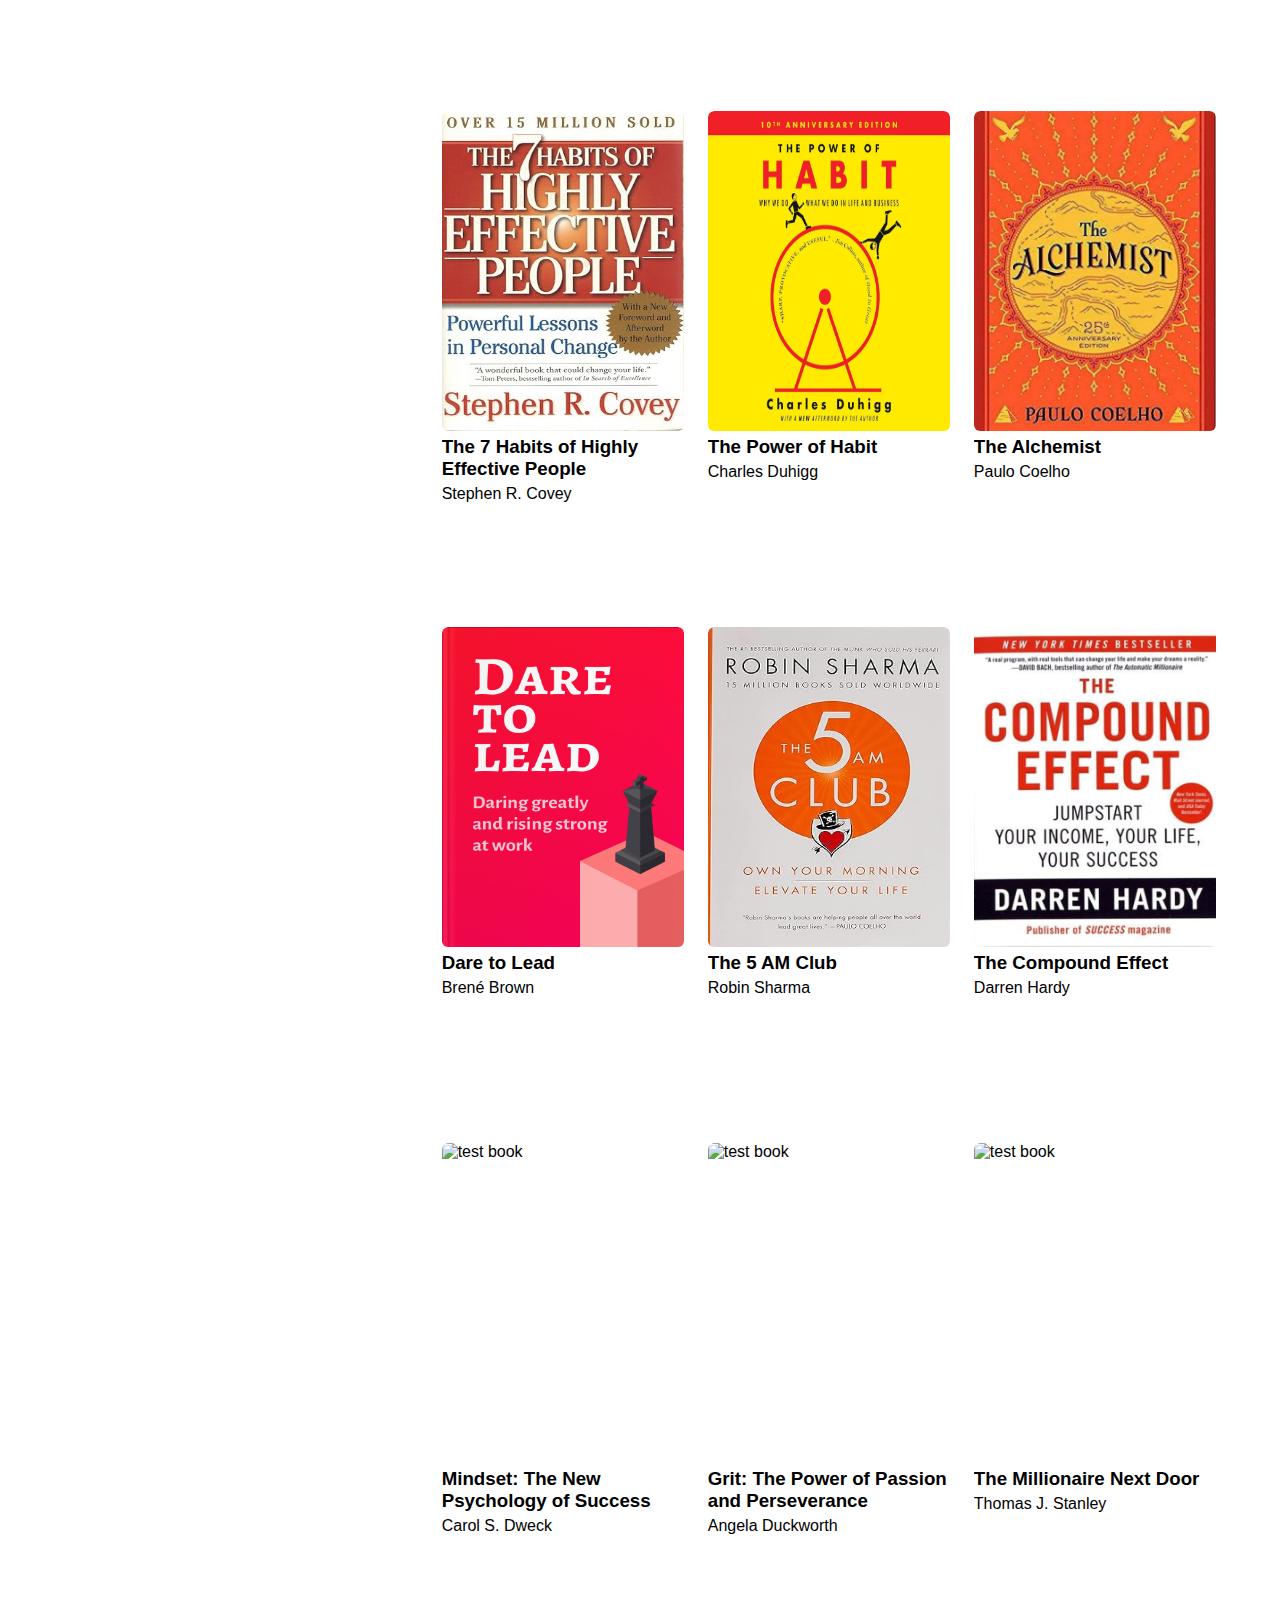
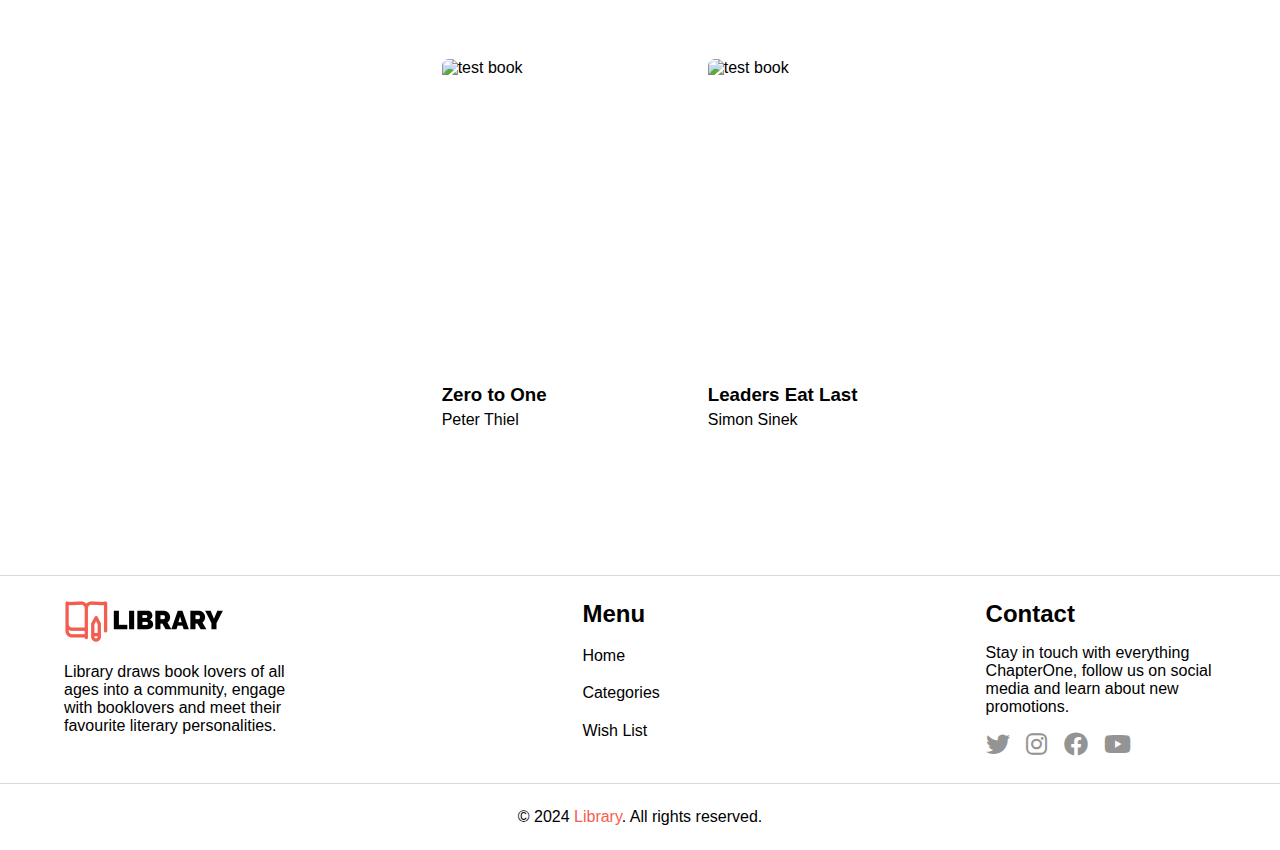
==== commit 0f2283d8: "." ====
--- a/category.html
+++ b/category.html
@@ -1,100 +1,95 @@
 <!DOCTYPE html>
 <html lang="en">
-
 <head>
     <meta charset="UTF-8">
     <meta name="viewport" content="width=device-width, initial-scale=1.0">
     <title>Category</title>
+    <link rel="stylesheet" href="style.css">
+    <link rel="stylesheet" href="category.css">
     <link rel="stylesheet" href="https://cdnjs.cloudflare.com/ajax/libs/font-awesome/6.0.0/css/all.min.css">
-    <link rel="stylesheet" href="category.css">
 </head>
-
 <body>
 
-    <!-- Header Section -->
-    <header>
-        <div class="navBar">
-            <a href="index.html"><img src="images/logo.png" alt="Library Logo" class="logo"></a>
-            <div class="search">
-                <select id="searchBy">
-                    <option value="all">All</option>
-                    <option value="title">Title</option>
-                    <option value="author">Author</option>
-                    <option value="categorie">Categorie</option>
-                </select>
-                <input type="text" id="searchInput" placeholder="Search Books...">
-                <button onclick="searchBookTest()" id="searchButton"><i
-                        class="fa-solid fa-magnifying-glass"></i>Search</button>
+  <!-- Header Section -->
+  <header>
+    <div class="navBar">
+        <a href="index.html">
+            <img src="images/logo.png" alt="Library Logo" class="logo">
+        </a>
+        <div class="search">
+            <select id="searchBy">
+                <option value="all">All</option>
+                <option value="title">Title</option>
+                <option value="author">Author</option>
+                <option value="categorie">Categorie</option>
+            </select>
+            <input type="text" id="searchInput" placeholder="Search Books...">
+            <button onclick="searchBookTest()" id="searchButton" ><i class="fa-solid fa-magnifying-glass"></i>Search</button>
+        </div>
+    </div>
+    <nav>
+        <ul>
+            <li><a href="index.html">Home</a></li>
+            <li><a href="category.html">Categories</a></li>
+            <li><a href="wishlist.html">Wish List</a></li>
+        </ul>
+    </nav>
+</header>
+
+<main class="categoryMain">
+
+    <aside class="category_section">
+
+        <h1>Categories</h1>
+
+        <section id="category_section">
+
+            <div class="checkbox_containers">
+                <input type="checkbox" value="All" id="box_all" name="categories" class="categoryBox" checked>
+                <label for="box_all">All</label>
             </div>
+
+        </section>
+    </aside>
+
+    <section class="books_section" id="books_section">
+
+
+    </section>
+
+</main>
+
+ <!-- Footer Section -->
+ <footer>
+    <div class="footerBarOne">
+        <div class="footerLogo">
+            <img src="images/logo.png" alt="Library Logo" class="logo">
+            <p>Library draws book lovers of all ages into a community, engage with booklovers and meet their favourite literary personalities.</p>
         </div>
-        <nav>
+        <div class="footerMenu">
+            <h2>Menu</h2>
             <ul>
                 <li><a href="index.html">Home</a></li>
                 <li><a href="category.html">Categories</a></li>
                 <li><a href="wishlist.html">Wish List</a></li>
-            </ul>
-        </nav>
-    </header>
-
-    <main class="categoryMain">
-
-        <aside class="category_section">
-
-            <h1>Categories</h1>
-
-            <section id="category_section">
-
-                <div class="checkbox_containers">
-                    <input type="checkbox" value="All" id="box_all" name="categories" class="categoryBox" checked>
-                    <label for="box_all">All</label>
-                </div>
-
-            </section>
-        </aside>
-
-        <section class="books_section" id="books_section">
-
-
-        </section>
-
-    </main>
-
-    <!-- Footer Section -->
-    <footer>
-        <div class="footerBarOne">
-            <div class="footerLogo">
-                <img src="images/logo.png" alt="Library Logo" class="logo">
-                <p>Library draws book lovers of all ages into a community, engage with booklovers and meet their
-                    favourite literary personalities.</p>
-            </div>
-            <div class="footerMenu">
-                <h2>Menu</h2>
-                <ul>
-                    <li><a href="details.html">Details</a></li>
-                    <li><a href="category.html">Categories</a></li>
-                    <li><a href="wishlist.html">Wish List</a></li>
-                </ul>
-            </div>
-            <div class="footerContact">
-                <h2>Contact</h2>
-                <p>Stay in touch with everything ChapterOne, follow us on social media and learn about new promotions.
-                </p>
-                <div class="social-icons">
-                    <a href="#"><i class="fa-brands fa-twitter"></i></a>
-                    <a href="#"><i class="fa-brands fa-instagram"></i></a>
-                    <a href="#"><i class="fa-brands fa-facebook"></i></a>
-                    <a href=""><i class="fa-brands fa-youtube"></i></a>
-                </div>
+            </ul> 
+        </div>
+        <div class="footerContact">
+            <h2>Contact</h2>
+            <p>Stay in touch with everything ChapterOne, follow us on social media and learn about new promotions.</p>
+            <div class="social-icons">
+                <a href="#"><i class="fa-brands fa-twitter"></i></a>
+                <a href="#"><i class="fa-brands fa-instagram"></i></a>
+                <a href="#"><i class="fa-brands fa-facebook"></i></a>
+                <a href=""><i class="fa-brands fa-youtube"></i></a>
             </div>
         </div>
-        <div class="footerBarTwo">
-            <p>&copy; 2024 <span style="color:#F65D4E;">Library</span>. All rights reserved.</p>
-        </div>
-    </footer>
+    </div>
+    <div class="footerBarTwo">
+        <p>&copy; 2024 <span style="color:#F65D4E;">Library</span>. All rights reserved.</p>
+    </div>
+</footer>
 
-
-
-    <script src="category.js"></script>
+    <script src="script.js"></script>
 </body>
-
 </html>--- a/style.css
+++ b/style.css
@@ -0,0 +1,334 @@
+:root {
+    --primary: #F65D4E;    
+    --secondary: #8b5cf6;  
+    --background: #F6F6F6;
+    --surface: #DCE8E6;
+    --text-primary: #000000;
+    --text-secondary: #949494;
+    --border: #D9D9D9;
+    --noResult: #E4A11B;
+    
+}
+@import url('https://fonts.googleapis.com/css2?family=Raleway:ital,wght@0,100..900;1,100..900&family=Red+Hat+Text:ital,wght@0,300..700;1,300..700&display=swap');
+
+*{
+    margin: 0;
+    padding: 0;
+    box-sizing: border-box;
+}
+body{
+    font-family: "Raleway", sans-serif;
+    background-color: white;
+}
+/* Header styel */
+header{
+    display: flex;
+    flex-direction: column;
+    
+}
+.navBar{
+    display: flex;
+    padding: 1.5rem 2.5rem;
+    border-bottom: 1px solid var(--border);
+}
+.logo{
+    width: 10rem;
+}
+.search{
+    display: flex;
+    margin-left: 9rem;
+    position: relative;
+    width: 50%;
+    height: 3rem;
+}
+.search input, .search select{
+    background-color: var(--background);
+    border: none;
+    height: 100%;
+    font-size: 1rem;
+}
+.search input{
+    width: 70%;
+    padding: 0 1rem;
+}
+.search select{
+    width: 25%;
+    padding: 0 1.75rem;
+    border-radius: 25px 0 0 25px;
+}
+.search input:focus, .search select:focus{
+    outline: none;
+}
+
+.search::before{
+    content:'';
+    position: absolute;
+    background-color: var(--text-secondary);
+    width: 1px;
+    height: 30px;
+    left: 26%;
+    top: 50%;
+    transform: translateY(-50%);
+}
+.search button{
+    height: 100%;
+    display: flex;
+    align-items: center;
+    background-color: var(--primary);
+    color: white;
+    border: none;
+    border-radius:25px;
+    padding: 0 2rem;
+    position: absolute;
+    left: 85%;
+    font-size: 1.1rem;
+}
+.search i{
+    font-size: 1.25rem;
+    margin-right: 1rem;
+}
+nav ul{
+    display: flex;
+    justify-content: center;
+    padding: 1.5rem 2.5rem;
+}
+
+nav ul li{
+    list-style: none;
+    margin-right: 3rem;
+}
+nav ul li a{
+    text-decoration:none ;
+    color: var(--text-primary);
+}
+nav ul li a:hover{
+    color: var(--primary);
+}
+
+/* Header styel */
+.banner{
+    width: 100%;
+    height: 450px;
+    background-color: var(--surface);
+    position: relative;
+    overflow: hidden;
+}
+.textBanner{
+    width: 30%;
+    position: absolute;
+    bottom:2%;
+    left: 34%;
+    animation: textBanner 1s ease forwards;
+}
+.banner h2{
+    color: var(--primary);
+    text-align: center;
+    font-size: 4.5rem;
+    line-height: 4.5rem;
+    letter-spacing: 0.3rem;
+    margin-bottom: 2rem;
+}
+.banner a{
+    display: block;
+    width: 50%;
+    background-color: white;
+    color: #000000;
+    border: none;
+    padding: 1rem;
+    margin: 0 auto;
+    border-radius: 25px;
+    text-align: center;
+    text-decoration: none;
+}
+.banner img{
+    width: 235px;
+    height: 330px;
+    margin-left: 1rem;
+    box-shadow: 0 10px 30px rgba(0, 0, 0, 0.3);
+
+}
+.booksRight{
+    float: right;
+    position: absolute;
+    transform: rotate(-17deg);
+    right: -80px;
+    top:6%;
+    animation: booksRight 1s ease forwards;
+} 
+.booksLeft{
+    float: left;
+    position: absolute;
+    left: -80px;
+    bottom:6%;
+    animation: booksLeft 1s ease forwards;
+} 
+
+@keyframes booksLeft {
+    from {
+        transform: translateX(-100%);
+        opacity: 0;
+    }
+    to {
+        transform: rotate(-17deg);
+        opacity: 1;
+    }
+}
+@keyframes textBanner {
+    from {
+        transform: translateY(100%);
+        opacity: 0;
+    }
+    to {
+        transform: translateY(-10%);
+        opacity: 1;
+    }
+}
+@keyframes booksRight {
+    from {
+        transform: translateX(100%);
+        opacity: 0;
+    }
+    to {
+        transform: rotate(-17deg);
+        opacity: 1;
+    }
+}
+
+/* Footer styel */
+footer {
+    display: flex;
+    flex-direction: column;
+    border-top: 1px solid var(--border);
+    
+}
+.footerBarOne{
+    padding: 1.5rem 0;
+    width: 90%;
+    margin: auto;
+    display: flex;
+    justify-content: space-between;
+}
+.footerLogo, .footerMenu, .footerContact{
+    width: 20%;
+}
+.footerMenu{
+    width: 10%;
+}
+.footerBarTwo{
+    padding: 1.5rem;
+    text-align: center;
+    border-top: 1px solid var(--border);
+}
+.footerLogo p, .footerContact p{
+    padding: 1rem 0;
+}
+.footerMenu ul li{
+    list-style: none;
+    margin: 1.2rem 0;
+}
+.footerMenu ul li a{
+    text-decoration: none;
+    color: var(--text-primary);
+}
+.footerMenu ul li a:hover{
+    color: var(--primary);
+}
+.footerContact i{
+    font-size: 1.5rem;
+    margin-right: 0.75rem;
+    color: var(--text-secondary);
+}
+/* **************************************** */
+
+#books{
+    width: 90%;
+    margin: 2rem auto;
+    display: flex;
+    justify-content: space-around;
+    flex-wrap: wrap;
+}
+article{
+    width: 20%;
+    margin: 1.75% 0.5rem;
+    padding: 1rem;
+    text-align: center;
+    position: relative;
+    overflow: hidden;
+}
+article img{
+    width: 100%;
+    height: 300px;
+}
+article h3{
+    margin: 0.5rem 0;
+}
+article span{
+    color: var(--text-secondary);
+}
+.addToWishList{
+    width: 3rem;
+    height: 3rem;
+    border: none;
+    border-radius: 50%;
+    background-color: white;
+    position: absolute;
+    right: -50%;
+    top: 7%;
+    display: flex;
+    justify-content: center;
+    align-items: center;
+}
+.addToWishList i{
+    color: var(--primary);
+    font-size: 1.75rem;
+    
+}
+article:hover .addToWishList{
+    animation: addToWishList 1s ease forwards;
+}
+article:hover {
+    scale: 1.05;
+    border-radius: 25px;
+    box-shadow: 0 15px 25px rgba(0, 0, 0, 0.07);
+}
+@keyframes addToWishList {
+    from {
+        opacity: 0;
+    }
+    to {
+        right: 12%;
+        opacity: 1;
+    }
+}
+
+.noResult{
+    width: 40%;
+    background-color:#FFF3CD;
+    color: var(--noResult);
+    padding: 1rem 2rem;
+    border: 1px solid var(--noResult);
+    border-radius: 20px;
+}
+.noResult i{
+    font-size: 1.4rem;
+    margin-right: 1rem;
+}
+@media (max-width: 768px) {
+    .navBar, .footerBarOne {
+        flex-direction: column;
+        align-items: center;
+    }
+    .search{
+        margin-left: 1rem;
+    }
+    article{
+        width: 40%;
+    }
+    .footerLogo, .footerMenu, .footerContact{
+        width: 90%;
+    }
+}
+
+
+
+
--- a/category.css
+++ b/category.css
@@ -1,120 +1,5 @@
-/*-------- Header -----------*/
-
-:root {
-    --primary: #F65D4E;
-    --secondary: #8b5cf6;
-    --background: #F6F6F6;
-    --surface: #DCE8E6;
-    --text-primary: #000000;
-    --text-secondary: #949494;
-    --border: #D9D9D9;
-    /* --success: #10b981;
-    --error: #ef4444;
-    --alert: #a64343;
-
-    --hover: #4f46e5;
-    --gradient-start: #6366f1;
-    --gradient-end: #8b5cf6; */
-}
-@import url('https://fonts.googleapis.com/css2?family=Raleway:ital,wght@0,100..900;1,100..900&family=Red+Hat+Text:ital,wght@0,300..700;1,300..700&display=swap');
-
-body{
-    font-family: "Raleway", sans-serif;
-    background-color: white;
-}
-
-/* Header styel */
-header{
-    display: flex;
-    flex-direction: column;
-    
-}
-.navBar{
-    display: flex;
-    padding: 1.5rem 2.5rem;
-    border-bottom: 1px solid var(--border);
-}
-.logo{
-    width: 10rem;
-}
-.search{
-    display: flex;
-    margin-left: 7rem;
-    position: relative;
-    width: 50%;
-    height: 3rem;
-}
-.search input, .search select{
-    background-color: var(--background);
-    border: none;
-    height: 100%;
-    font-size: 1rem;
-}
-.search input{
-    width: 70%;
-    padding: 0 1rem;
-}
-.search select{
-    width: 25%;
-    padding: 0 1.75rem;
-    border-radius: 25px 0 0 25px;
-}
-.search input:focus, .search select:focus{
-    outline: none;
-}
-
-.search::before{
-    content:'';
-    position: absolute;
-    background-color: var(--text-secondary);
-    width: 1px;
-    height: 30px;
-    left: 26%;
-    top: 50%;
-    transform: translateY(-50%);
-}
-.search button{
-    height: 100%;
-    display: flex;
-    align-items: center;
-    background-color: var(--primary);
-    color: white;
-    border: none;
-    border-radius:25px;
-    padding: 0 2rem;
-    position: absolute;
-    left: 85%;
-    font-size: 1.1rem;
-}
-.search i{
-    font-size: 1.25rem;
-    margin-right: 1rem;
-}
-nav ul{
-    display: flex;
-    justify-content: center;
-    padding: 1.5rem 2.5rem;
-}
-
-nav ul li{
-    list-style: none;
-    margin-right: 3rem;
-}
-nav ul li a{
-    text-decoration:none ;
-    color: var(--text-primary);
-}
-nav ul li a:hover{
-    color: var(--primary);
-}
-
-/* Header styel */
-
-
-/*-------- End Header -----------*/
-
-
 /*-------- Start Categories -----------*/
+
 .categoryMain{
 
     display: flex;
@@ -219,12 +104,12 @@
 
 .category_books h3{
     width: 100%;
-    margin: 8px 0 0 4px;
+    margin: 0;
 }
 
 .category_books p{
     width: 100%;
-    margin: 0 0 0 4px;
+    margin: 0;
 }
 
 .add_to_wl_icon{
@@ -247,21 +132,14 @@
     flex-direction: column;
     justify-content: center;
     align-items: center;
-    background-color: rgba(0, 0, 0, 0.3);
+    background-color: rgba(0, 0, 0, 0.6);
     opacity: 0;
     transition: 0.6s;
     z-index: 2;
-    border-radius:6px ;
 }
 
 .category_books:hover .content {
     opacity: 1;
-}
-
-.category_books:hover {
-    
-    scale: 1.05;
-    transition: 0.6s;
 }
 
 
@@ -365,56 +243,3 @@
     opacity: 1;
 }
 
-.wish_bookContainer:hover{
-    scale: 1.02;
-    transition: 0.6s;
-}
-
-
-/*-------- End WishList -----------*/
-
-/* Footer styel */
-footer {
-    display: flex;
-    flex-direction: column;
-    border-top: 1px solid var(--border);
-    
-}
-.footerBarOne{
-    padding: 1.5rem 0;
-    width: 90%;
-    margin: auto;
-    display: flex;
-    justify-content: space-between;
-}
-.footerLogo, .footerMenu, .footerContact{
-    width: 20%;
-}
-.footerMenu{
-    width: 10%;
-}
-.footerBarTwo{
-    padding: 1.5rem;
-    text-align: center;
-    border-top: 1px solid var(--border);
-}
-.footerLogo p, .footerContact p{
-    padding: 1rem 0;
-}
-.footerMenu ul li{
-    list-style: none;
-    margin: 1.2rem 0;
-}
-.footerMenu ul li a{
-    text-decoration: none;
-    color: var(--text-primary);
-}
-.footerMenu ul li a:hover{
-    color: var(--primary);
-}
-.footerContact i{
-    font-size: 1.5rem;
-    margin-right: 0.75rem;
-    color: var(--text-secondary);
-}
-/* **************************************** */